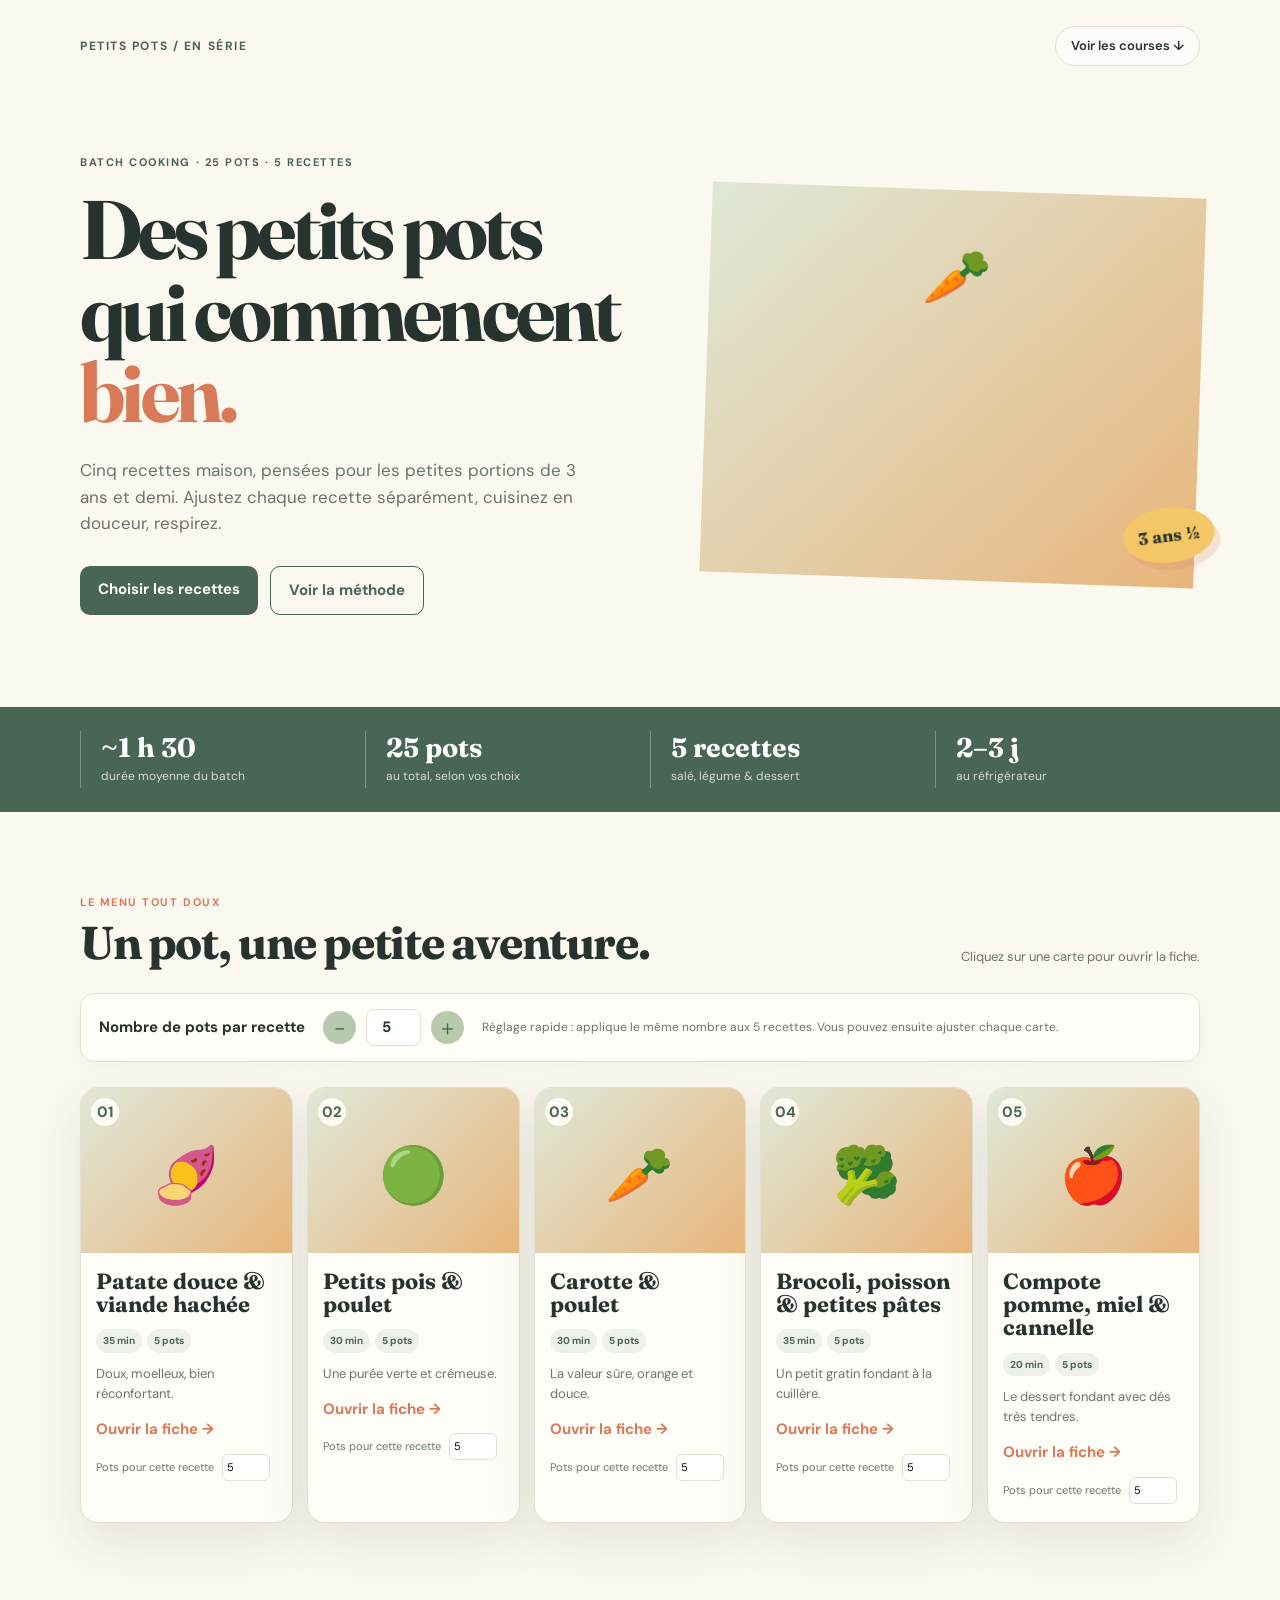
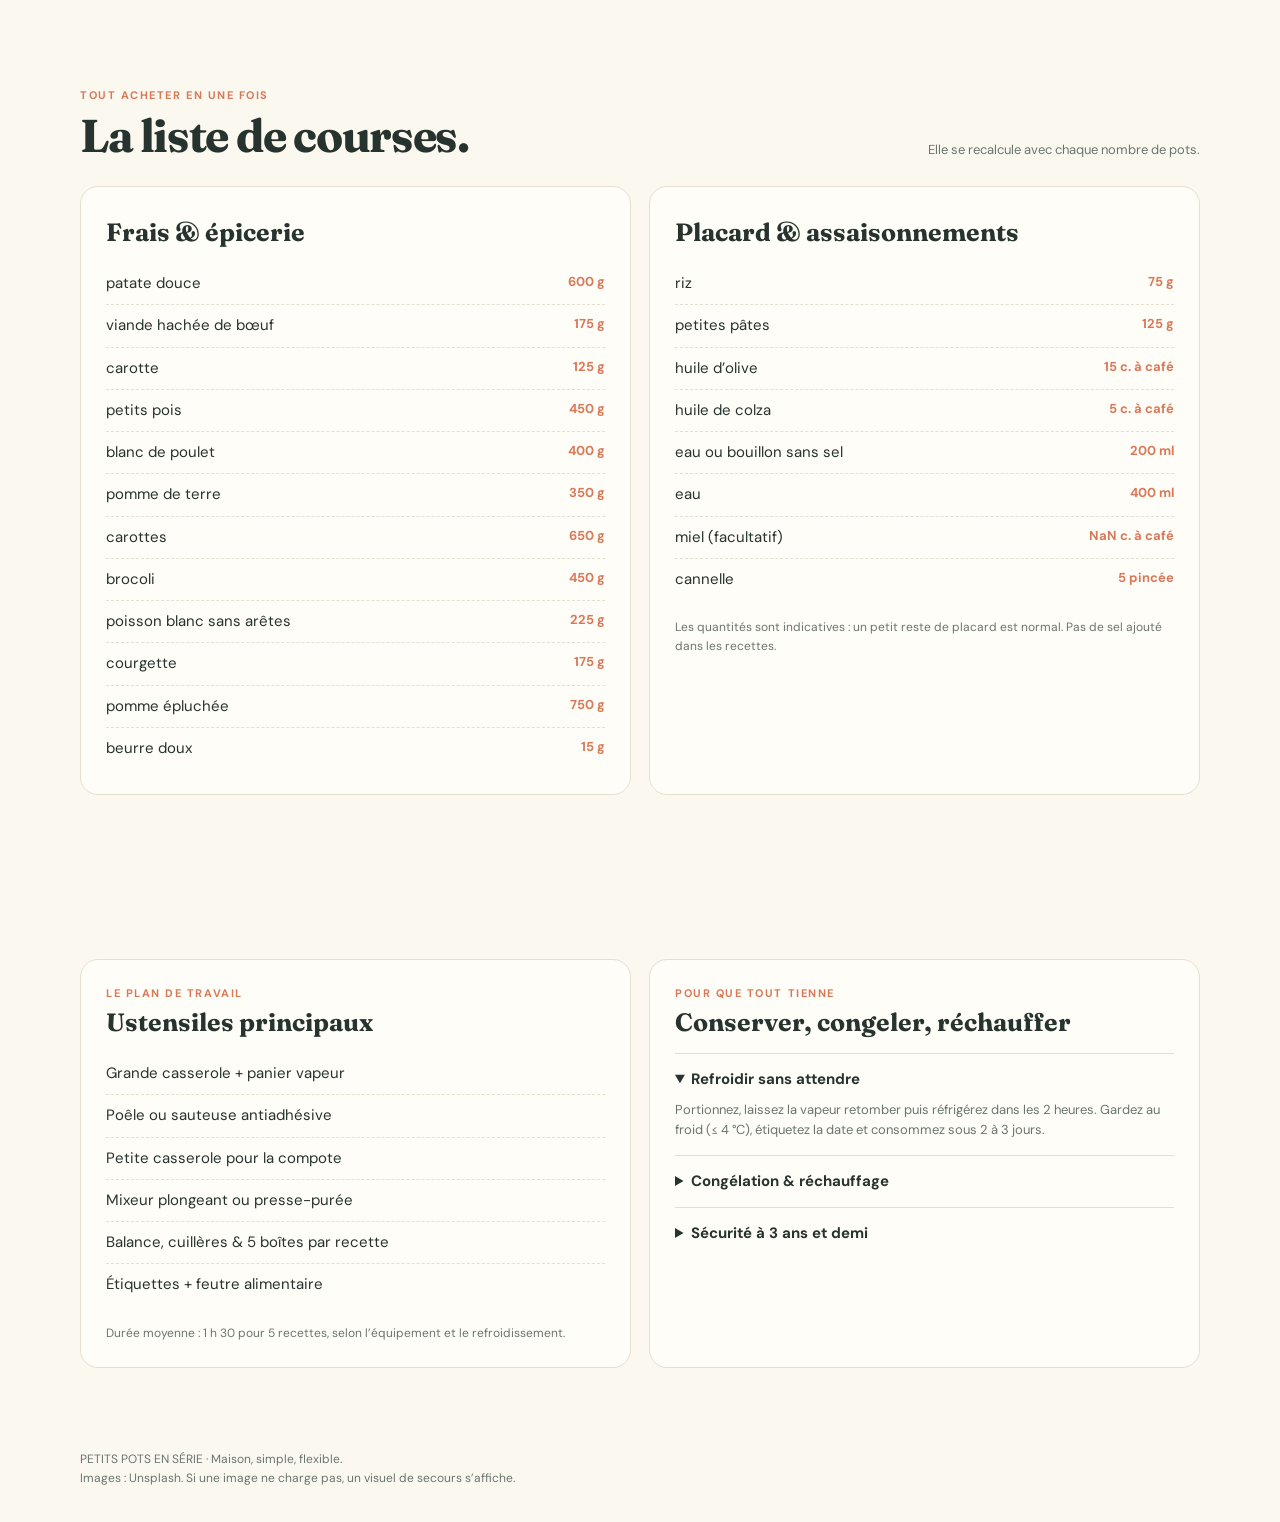
==== index3.html @ 9c48c349 "Add files via upload" ====
<!doctype html>
<html lang="fr">
<head>
<meta charset="utf-8">
<meta name="viewport" content="width=device-width, initial-scale=1">
<meta name="description" content="Batch cooking tout doux pour pots enfant de 3 ans et demi : recettes, quantités, courses et conservation ajustables.">
<title>Petits pots en série — batch cooking 3 ans ½</title>
<style>
@import url('https://fonts.googleapis.com/css2?family=DM+Sans:wght@400;500;600;700&family=Fraunces:opsz,wght@9..144,600;9..144,700&display=swap');
:root{--ink:#26332e;--muted:#68766e;--cream:#fbf8f0;--paper:#fffdf8;--line:#e6dfd1;--sage:#b8c9ae;--green:#496555;--terracotta:#d87958;--yellow:#f3c766;--shadow:0 18px 50px rgba(54,68,54,.11)}
*{box-sizing:border-box}html{scroll-behavior:smooth}body{margin:0;background:var(--cream);color:var(--ink);font:15px/1.55 'DM Sans',sans-serif}body:before{content:"";position:fixed;inset:0;opacity:.23;pointer-events:none;background-image:radial-gradient(#77836c 0.6px,transparent .6px);background-size:18px 18px}a{color:inherit}button,input{font:inherit}.wrap{width:min(1120px,calc(100% - 40px));margin:auto}.topbar{display:flex;justify-content:space-between;align-items:center;padding:26px 0}.brand{font-weight:700;letter-spacing:.13em;font-size:12px;color:var(--green)}.pill{border:1px solid var(--line);border-radius:99px;padding:9px 15px;text-decoration:none;background:rgba(255,255,255,.6);font-size:13px;font-weight:600}.hero{display:grid;grid-template-columns:1.05fr .95fr;gap:80px;align-items:center;padding:62px 0 92px}.kicker,.eyebrow{color:var(--terracotta);font-size:11px;font-weight:700;letter-spacing:.14em;text-transform:uppercase}.kicker{color:var(--green);margin-bottom:18px}.hero h1{font:700 clamp(46px,7vw,83px)/.98 Fraunces,serif;letter-spacing:-.045em;margin:0 0 24px;max-width:680px}.hero h1 em{color:var(--terracotta);font-style:normal}.lede{color:var(--muted);font-size:17px;max-width:510px;margin-bottom:30px}.hero-actions{display:flex;gap:12px;flex-wrap:wrap}.cta{display:inline-block;background:var(--green);color:white;border-radius:10px;padding:12px 18px;text-decoration:none;font-weight:700}.cta.alt{background:transparent;color:var(--green);border:1px solid var(--green)}.hero-art{height:390px;position:relative;transform:rotate(2deg)}.hero-art img,.card-image img,.modal-top img{width:100%;height:100%;object-fit:cover;display:block;border-radius:25px}.hero-art:after{content:"3 ans ½";position:absolute;right:-20px;bottom:25px;background:var(--yellow);padding:17px 15px;border-radius:50%;font:700 17px Fraunces,serif;transform:rotate(-9deg);box-shadow:5px 8px 0 rgba(216,121,88,.18)}.info-band{background:var(--green);color:#fff;padding:24px 0}.stats{display:grid;grid-template-columns:repeat(4,1fr);gap:20px}.stat{border-left:1px solid rgba(255,255,255,.28);padding-left:20px}.stat strong{display:block;font:700 27px Fraunces,serif}.stat span{font-size:12px;opacity:.76}.section{padding:82px 0}.section-head{display:flex;align-items:end;justify-content:space-between;gap:20px;margin-bottom:26px}.section h2{font:700 clamp(31px,4vw,46px)/1.05 Fraunces,serif;margin:8px 0 0;letter-spacing:-.03em}.hint{color:var(--muted);font-size:13px}.people-control{background:var(--paper);border:1px solid var(--line);padding:15px 18px;border-radius:14px;display:flex;align-items:center;gap:10px;margin-bottom:25px;box-shadow:0 5px 15px rgba(40,60,40,.04)}.people-control label{font-weight:700;margin-right:8px}.people-control button{width:33px;height:33px;border:0;border-radius:50%;background:var(--sage);color:var(--green);font-size:21px;cursor:pointer}.people-control input{width:55px;text-align:center;border:1px solid var(--line);border-radius:8px;padding:6px;background:white;font-weight:700;color:var(--ink)}.people-control span{font-size:12px;color:var(--muted);margin-left:8px}.recipe-grid{display:grid;grid-template-columns:repeat(5,1fr);gap:14px}.recipe-card{background:var(--paper);border:1px solid var(--line);border-radius:18px;overflow:hidden;box-shadow:var(--shadow);transition:transform .25s,box-shadow .25s;cursor:pointer}.recipe-card:hover,.recipe-card:focus-within{transform:translateY(-6px);box-shadow:0 25px 55px rgba(54,68,54,.16)}.card-image{height:165px;position:relative;background:var(--sage)}.card-image img{border-radius:0}.card-no{position:absolute;top:10px;left:10px;background:rgba(255,253,248,.9);border-radius:50%;width:28px;height:28px;text-align:center;padding-top:3px;font-weight:700;color:var(--green)}.card-body{padding:17px 15px 18px}.card-body h3{font:700 22px/1.05 Fraunces,serif;margin:0 0 13px}.tags{display:flex;gap:5px;flex-wrap:wrap;margin-bottom:11px}.tag{font-size:10px;padding:4px 7px;border-radius:99px;background:#edf1e9;color:var(--green);font-weight:700}.card-body p{font-size:13px;color:var(--muted);margin:0}.card-link{border:0;background:transparent;color:var(--terracotta);font-weight:700;padding:14px 0 0;cursor:pointer}.two-col{display:grid;grid-template-columns:1fr 1fr;gap:18px}.panel{background:var(--paper);border:1px solid var(--line);border-radius:18px;padding:25px}.panel h3{font:700 25px Fraunces,serif;margin:5px 0 16px}.checklist{list-style:none;padding:0;margin:0}.checklist li{padding:9px 0;border-bottom:1px dashed var(--line);display:flex;justify-content:space-between;gap:15px}.checklist li:last-child{border-bottom:0}.checklist b{color:var(--terracotta);font-size:13px;white-space:nowrap}.note,.safety{font-size:12px;color:var(--muted);margin:18px 0 0}.safety{background:#fff3d7;border-left:4px solid var(--yellow);padding:13px 15px;color:#65512d;border-radius:0 9px 9px 0}.accordion details{border-top:1px solid var(--line);padding:14px 0}.accordion summary{font-weight:700;cursor:pointer}.accordion p{font-size:13px;color:var(--muted);margin:9px 0 0}.footer{padding:0 0 35px;color:var(--muted);font-size:12px}.modal{display:none;position:fixed;inset:0;background:rgba(34,47,39,.62);z-index:5;padding:24px;overflow:auto}.modal.open{display:grid;place-items:center}.modal-card{width:min(900px,100%);max-height:calc(100vh - 48px);overflow:auto;background:var(--paper);border-radius:22px;position:relative;box-shadow:0 25px 90px rgba(0,0,0,.25)}.close{position:absolute;right:15px;top:13px;z-index:2;background:rgba(255,253,248,.92);border:0;border-radius:50%;width:37px;height:37px;font-size:25px;color:var(--green);cursor:pointer}.modal-top{height:235px}.modal-top img{border-radius:22px 22px 0 0}.modal-content{padding:30px}.modal-content h2{font:700 42px/1 Fraunces,serif;margin:8px 0 24px}.recipe-columns{display:grid;grid-template-columns:.8fr 1.2fr;gap:35px}.modal-content h4{margin:0 0 10px;font-size:12px;letter-spacing:.08em;text-transform:uppercase;color:var(--green)}.modal-content ul,.modal-content ol{margin:0;padding-left:19px}.modal-content li{margin:7px 0}.recipe-extra{display:grid;grid-template-columns:1fr 1fr;gap:20px;border-top:1px solid var(--line);margin-top:25px;padding-top:20px}.recipe-extra p{color:var(--muted);font-size:13px;margin:0}.nutrition{margin-top:22px;padding:13px 16px;background:#edf1e9;border-radius:10px;color:var(--green);font-size:13px;font-weight:600}.is-fallback{display:grid!important;place-items:center;background:linear-gradient(135deg,#dfe8d8,#e8b57b)}.is-fallback img{display:none}.image-fallback{display:none}.is-fallback .image-fallback{display:block;font-size:55px;position:absolute;inset:0;text-align:center;padding-top:45px}
@media(max-width:900px){.recipe-grid{grid-template-columns:repeat(3,1fr)}.hero{gap:35px}.hero-art{height:320px}}
@media(max-width:620px){.wrap{width:min(100% - 28px,520px)}.topbar{padding:18px 0}.pill{font-size:11px}.hero{display:flex;flex-direction:column;padding:40px 0 60px;align-items:stretch}.hero h1{font-size:55px}.hero-art{height:270px;width:92%;margin:0 auto}.stats{grid-template-columns:repeat(2,1fr);gap:18px}.stat:nth-child(odd){border-left:0;padding-left:0}.section{padding:55px 0}.section-head{display:block}.hint{margin-top:12px}.people-control{flex-wrap:wrap}.people-control span{width:100%;margin-left:0}.recipe-grid{grid-template-columns:1fr 1fr;gap:10px}.card-image{height:130px}.card-body h3{font-size:19px}.card-body{padding:13px}.two-col,.recipe-columns,.recipe-extra{grid-template-columns:1fr}.modal{padding:10px}.modal-card{max-height:calc(100vh - 20px)}.modal-top{height:170px}.modal-content{padding:23px 18px}.modal-content h2{font-size:34px}}
</style>
</head>
<body>
<header class="wrap topbar"><div class="brand">PETITS POTS / EN SÉRIE</div><a class="pill" href="#courses">Voir les courses ↓</a></header>
<main>
<section class="wrap hero" aria-labelledby="intro-title"><div><div class="kicker">Batch cooking · <span id="heroPotLabel">5 pots</span> · <span id="recipeCount">5 recettes</span></div><h1>Des petits pots qui commencent <em>bien.</em></h1><p class="lede">Cinq recettes maison, pensées pour les petites portions de 3 ans et demi. Ajustez chaque recette séparément, cuisinez en douceur, respirez.</p><div class="hero-actions"><a class="cta" href="#recettes">Choisir les recettes</a><a class="cta alt" href="#method">Voir la méthode</a></div></div><div class="hero-art"><img src="https://images.unsplash.com/photo-1490645935967-10de6ba17061?auto=format&fit=crop&w=1000&q=85" alt="Légumes frais et préparations colorées sur une table" onerror="this.parentNode.classList.add('is-fallback')"><div class="image-fallback" aria-hidden="true">🥕</div></div></section>
<section class="info-band"><div class="wrap stats"><div class="stat"><strong>~1 h 30</strong><span>durée moyenne du batch</span></div><div class="stat"><strong id="statPots">25 pots</strong><span>au total, selon vos choix</span></div><div class="stat"><strong>5 recettes</strong><span>salé, légume & dessert</span></div><div class="stat"><strong>2–3 j</strong><span>au réfrigérateur</span></div></div></section>
<section class="wrap section" id="recettes"><div class="section-head"><div><div class="eyebrow">Le menu tout doux</div><h2>Un pot, une petite aventure.</h2></div><div class="hint">Cliquez sur une carte pour ouvrir la fiche.</div></div><div class="people-control" aria-label="Nombre de pots par recette"><label for="potCount">Nombre de pots par recette</label><button type="button" id="potMinus" aria-label="Diminuer le nombre de pots">−</button><input id="potCount" type="number" min="1" max="20" step="1" value="5" inputmode="numeric" aria-describedby="potHelp"><button type="button" id="potPlus" aria-label="Augmenter le nombre de pots">＋</button><span id="potHelp">Réglage rapide : applique le même nombre aux 5 recettes. Vous pouvez ensuite ajuster chaque carte.</span></div><div class="recipe-grid" id="recipeGrid"></div></section>
<section class="wrap section" id="courses"><div class="section-head"><div><div class="eyebrow">Tout acheter en une fois</div><h2>La liste de courses.</h2></div><div class="hint">Elle se recalcule avec chaque nombre de pots.</div></div><div class="two-col"><div class="panel"><h3>Frais & épicerie</h3><ul class="checklist" id="freshGroceries"></ul></div><div class="panel"><h3>Placard & assaisonnements</h3><ul class="checklist" id="pantryGroceries"></ul><p class="note">Les quantités sont indicatives : un petit reste de placard est normal. Pas de sel ajouté dans les recettes.</p></div></div></section>
<section class="wrap section" id="method"><div class="two-col"><div class="panel"><div class="eyebrow">Le plan de travail</div><h3>Ustensiles principaux</h3><ul class="checklist"><li>Grande casserole + panier vapeur</li><li>Poêle ou sauteuse antiadhésive</li><li>Petite casserole pour la compote</li><li>Mixeur plongeant ou presse-purée</li><li>Balance, cuillères & 5 boîtes par recette</li><li>Étiquettes + feutre alimentaire</li></ul><p class="note">Durée moyenne : 1 h 30 pour 5 recettes, selon l’équipement et le refroidissement.</p></div><div class="panel"><div class="eyebrow">Pour que tout tienne</div><h3>Conserver, congeler, réchauffer</h3><div class="accordion"><details open><summary>Refroidir sans attendre</summary><p>Portionnez, laissez la vapeur retomber puis réfrigérez dans les 2 heures. Gardez au froid (≤ 4 °C), étiquetez la date et consommez sous 2 à 3 jours.</p></details><details><summary>Congélation & réchauffage</summary><p>Congelez les portions salées et la compote jusqu’à 2 mois. Décongelez une nuit au réfrigérateur, puis réchauffez à cœur à la casserole ou au micro-ondes en mélangeant. Testez la température avant de servir.</p></details><details><summary>Sécurité à 3 ans et demi</summary><p>Texture très fondante, morceaux petits et adaptés. Retirez les arêtes du poisson, cuisez bien la viande et le poulet, et évitez les aliments à risque d’étouffement. Le miel est déconseillé avant 1 an ; ici il reste facultatif, en petite quantité.</p></details></div></div></div></section>
</main><footer class="wrap footer">PETITS POTS EN SÉRIE · Maison, simple, flexible.<br><span>Images : Unsplash. Si une image ne charge pas, un visuel de secours s’affiche.</span></footer>
<div class="modal" id="recipeModal" role="dialog" aria-modal="true" aria-labelledby="modalTitle" aria-hidden="true"><div class="modal-card"><button class="close" id="closeModal" aria-label="Fermer la fiche recette">×</button><div class="modal-top"><img id="modalImage" alt=""><div class="image-fallback" aria-hidden="true">🥣</div></div><div class="modal-content"><div class="eyebrow" id="modalMeta"></div><h2 id="modalTitle"></h2><div class="recipe-columns"><div><h4>Ingrédients · <span id="modalPotLabel">5 pots</span></h4><ul id="modalIngredients"></ul></div><div><h4>Préparation</h4><ol id="modalSteps"></ol></div></div><div class="recipe-extra"><div><h4>Conseils & organisation</h4><p id="modalTips"></p></div><div><h4>Conservation & réchauffage</h4><p id="modalStorage"></p></div></div><div class="nutrition" id="modalNutrition"></div></div></div></div>
<script>
'use strict';
const recipes=[
{id:'sweet',title:'Patate douce & viande hachée',short:'Doux, moelleux, bien réconfortant.',time:'35 min',tone:'orange',image:'https://images.unsplash.com/photo-1597528662465-55ece5734101?auto=format&fit=crop&w=900&q=85',ingredients:[['patate douce','120','g'],['viande hachée de bœuf','35','g'],['carotte','25','g'],['huile d’olive','1','c. à café'],['eau ou bouillon sans sel','40','ml']],steps:['Éplucher et couper la patate douce et la carotte en petits dés.','Cuire les légumes à la vapeur ou dans l’eau jusqu’à ce qu’ils soient très fondants.','Cuire la viande à cœur dans une poêle avec l’huile, sans la faire griller.','Mixer ou écraser avec un peu d’eau pour une texture adaptée.'],tips:'La patate douce apporte une texture naturellement veloutée. Ajustez avec de l’eau de cuisson.',storage:'2 jours au réfrigérateur. Se congèle très bien en portions ; réchauffer doucement et mélanger.',nutrition:'≈ 185 kcal / pot · protéines 9 g · glucides 22 g · lipides 7 g'},
{id:'peas',title:'Petits pois & poulet',short:'Une purée verte et crémeuse.',time:'30 min',image:'https://images.unsplash.com/photo-1589927986089-35812388d1f4?auto=format&fit=crop&w=900&q=85',ingredients:[['petits pois','90','g'],['blanc de poulet','40','g'],['pomme de terre','70','g'],['huile de colza','1','c. à café'],['eau de cuisson','35','ml']],steps:['Cuire la pomme de terre en dés jusqu’à ce qu’elle s’écrase facilement.','Pocher le poulet puis vérifier qu’il est bien cuit à cœur.','Ajouter les petits pois 5 minutes en fin de cuisson.','Mixer avec l’huile et l’eau de cuisson jusqu’à obtenir une purée souple.'],tips:'Pour une purée plus lisse, passez-la au tamis. Servez tiède, jamais brûlante.',storage:'2 jours au réfrigérateur. Congélation possible ; décongeler au froid puis réchauffer à cœur.',nutrition:'≈ 170 kcal / pot · protéines 13 g · glucides 19 g · lipides 5 g'},
{id:'carrot',title:'Carotte & poulet',short:'La valeur sûre, orange et douce.',time:'30 min',image:'https://images.unsplash.com/photo-1445282768818-728615cc910a?auto=format&fit=crop&w=900&q=85',ingredients:[['carottes','130','g'],['blanc de poulet','40','g'],['riz','15','g'],['huile d’olive','1','c. à café'],['eau','60','ml']],steps:['Éplucher les carottes, les couper finement et les cuire jusqu’à ce qu’elles soient fondantes.','Cuire le poulet à cœur, puis l’effilocher.','Cuire le riz dans l’eau jusqu’à ce qu’il soit très fondant.','Réunir, mixer avec l’huile et détendre avec un peu d’eau si besoin.'],tips:'Le riz lie la préparation et donne une texture facile à manger à la cuillère.',storage:'2 jours au réfrigérateur. Se congèle jusqu’à 2 mois ; la texture peut devenir un peu plus souple.',nutrition:'≈ 155 kcal / pot · protéines 12 g · glucides 20 g · lipides 4 g'},
{id:'broccoli',title:'Brocoli, poisson & petites pâtes',short:'Un petit gratin fondant à la cuillère.',time:'35 min',image:'https://images.unsplash.com/photo-1534939561126-855b8675edd7?auto=format&fit=crop&w=900&q=85',ingredients:[['brocoli','90','g'],['poisson blanc sans arêtes','45','g'],['petites pâtes','25','g'],['courgette','35','g'],['huile d’olive','1','c. à café']],steps:['Cuire les petites pâtes très fondantes, puis les égoutter.','Cuire le brocoli et la courgette à la vapeur.','Pocher le poisson et contrôler soigneusement l’absence d’arêtes.','Mélanger ou mixer grossièrement avec l’huile, selon la texture souhaitée.'],tips:'Choisissez un poisson blanc doux (colin, cabillaud). Écrasez bien les pâtes pour éviter les gros morceaux.',storage:'À consommer idéalement sous 24 h au réfrigérateur. Congélation possible sans les pâtes pour une texture plus agréable.',nutrition:'≈ 165 kcal / pot · protéines 12 g · glucides 22 g · lipides 4 g'},
{id:'apple',title:'Compote pomme, miel & cannelle',short:'Le dessert fondant avec dés très tendres.',time:'20 min',image:'https://images.unsplash.com/photo-1568702846914-96b305d2aaeb?auto=format&fit=crop&w=900&q=85',ingredients:[['pomme épluchée','150','g'],['eau','20','ml'],['miel (facultatif)','1/2','c. à café'],['cannelle','1','pincée'],['beurre doux','3','g']],steps:['Éplucher la pomme et réserver quelques dés minuscules et réguliers.','Cuire tous les dés avec l’eau et la cannelle jusqu’à ce qu’ils soient fondants.','Écraser la majorité en compote, garder les dés très tendres.','Ajouter le beurre et le miel hors du feu, une fois la préparation tiédie.'],tips:'Le miel est facultatif et réservé aux enfants de plus d’un an. Les dés doivent s’écraser entre deux doigts.',storage:'2 jours au réfrigérateur. La compote se congèle jusqu’à 2 mois ; ajouter le miel après décongélation si souhaité.',nutrition:'≈ 125 kcal / pot · protéines 1 g · glucides 27 g · lipides 3 g'}];
const state=Object.fromEntries(recipes.map(r=>[r.id,5])); const $=s=>document.querySelector(s); const fmt=n=>Number.isInteger(n)?n:String(Math.round(n*10)/10).replace('.',',');
function unitTotal(q,n,u){let v=q*n; return `${fmt(v)} ${u}`}
function renderCards(){ $('#recipeGrid').innerHTML=recipes.map((r,i)=>`<article class="recipe-card" tabindex="0" data-id="${r.id}" aria-label="Ouvrir la recette ${r.title}"><div class="card-image"><img src="${r.image}" alt="Préparation : ${r.title}" loading="lazy" onerror="this.parentNode.classList.add('is-fallback')"><div class="image-fallback" aria-hidden="true">${['🍠','🟢','🥕','🥦','🍎'][i]}</div><span class="card-no">0${i+1}</span></div><div class="card-body"><h3>${r.title}</h3><div class="tags"><span class="tag">${r.time}</span><span class="tag">${state[r.id]} pots</span></div><p>${r.short}</p><button class="card-link" type="button">Ouvrir la fiche →</button><label style="display:block;margin-top:12px;font-size:11px;color:var(--muted)">Pots pour cette recette <input class="per-recipe" data-id="${r.id}" type="number" min="1" max="20" value="${state[r.id]}" aria-label="Nombre de pots pour ${r.title}" style="width:48px;margin-left:5px;padding:4px;border:1px solid var(--line);border-radius:6px"></label></div></article>`).join(''); updateSummary();}
function renderGroceries(){const totals={}; recipes.forEach(r=>r.ingredients.forEach(([name,q,u])=>{const key=name+'|'+u;totals[key]=(totals[key]||0)+Number(q)*state[r.id]})); const fresh=['patate douce','viande hachée de bœuf','carotte','petits pois','blanc de poulet','pomme de terre','carottes','brocoli','poisson blanc sans arêtes','courgette','pomme épluchée','beurre doux']; const pantry=['riz','petites pâtes','huile d’olive','huile de colza','eau ou bouillon sans sel','eau','miel (facultatif)','cannelle']; const list=(names)=>names.map(n=>{let found=Object.entries(totals).find(([k])=>k.startsWith(n+'|'));if(!found)return '';let [key,val]=found;let u=key.split('|')[1];return `<li>${n}<b>${fmt(val)} ${u}</b></li>`}).filter(Boolean).join('');$('#freshGroceries').innerHTML=list(fresh);$('#pantryGroceries').innerHTML=list(pantry);}
function updateSummary(){let total=Object.values(state).reduce((a,b)=>a+b,0);$('#statPots').textContent=`${total} pots`;$('#heroPotLabel').textContent=`${total} pots`;renderGroceries();}
function openRecipe(id){const r=recipes.find(x=>x.id===id);$('#modalImage').src=r.image;$('#modalImage').alt=`Préparation : ${r.title}`;$('#modalMeta').textContent=`${r.time} · ${state[id]} pots · texture adaptée`;$('#modalTitle').textContent=r.title;$('#modalPotLabel').textContent=`${state[id]} pots`;$('#modalIngredients').innerHTML=r.ingredients.map(([n,q,u])=>`<li>${n} — <strong>${unitTotal(q,state[id],u)}</strong></li>`).join('');$('#modalSteps').innerHTML=r.steps.map(s=>`<li>${s}</li>`).join('');$('#modalTips').textContent=r.tips;$('#modalStorage').textContent=r.storage;$('#modalNutrition').textContent=r.nutrition;const m=$('#recipeModal');m.classList.add('open');m.setAttribute('aria-hidden','false');$('#closeModal').focus();}
function closeRecipe(){const m=$('#recipeModal');m.classList.remove('open');m.setAttribute('aria-hidden','true');}
renderCards(); $('#potMinus').onclick=()=>{let v=Math.max(1,Number($('#potCount').value)-1);$('#potCount').value=v;recipes.forEach(r=>state[r.id]=v);renderCards()}; $('#potPlus').onclick=()=>{let v=Math.min(20,Number($('#potCount').value)+1);$('#potCount').value=v;recipes.forEach(r=>state[r.id]=v);renderCards()}; $('#potCount').onchange=e=>{let v=Math.max(1,Math.min(20,Number(e.target.value)||1));e.target.value=v;recipes.forEach(r=>state[r.id]=v);renderCards()};
$('#recipeGrid').addEventListener('click',e=>{const input=e.target.closest('.per-recipe');if(input){e.stopPropagation();state[input.dataset.id]=Math.max(1,Math.min(20,Number(input.value)||1));input.value=state[input.dataset.id];renderCards();return}const card=e.target.closest('.recipe-card');if(card)openRecipe(card.dataset.id)}); $('#recipeGrid').addEventListener('keydown',e=>{if(e.key==='Enter'&&!e.target.closest('input'))openRecipe(e.target.closest('.recipe-card').dataset.id)}); $('#closeModal').onclick=closeRecipe;$('#recipeModal').addEventListener('click',e=>{if(e.target.id==='recipeModal')closeRecipe()});document.addEventListener('keydown',e=>{if(e.key==='Escape')closeRecipe()});
</script>
<script type="module" src="https://static.cloudflareinsights.com/beacon.min.js/v3d52b47920f24c319d37e2661827c42b1787588026925" integrity="sha512-d9sL6GJLXn6fInD1+TVXhTcQOsmxeHfmHAvwGDIxp5TO+uo1fiWW7mHomMj4MLRlCsJDTqXzWLHJFFlPCEIj/A==" data-cf-beacon='{"version":"2024.11.0","token":"8607d2a720d14b038279025b2b5a82e5"}' crossorigin="anonymous"></script>
</body>
</html>
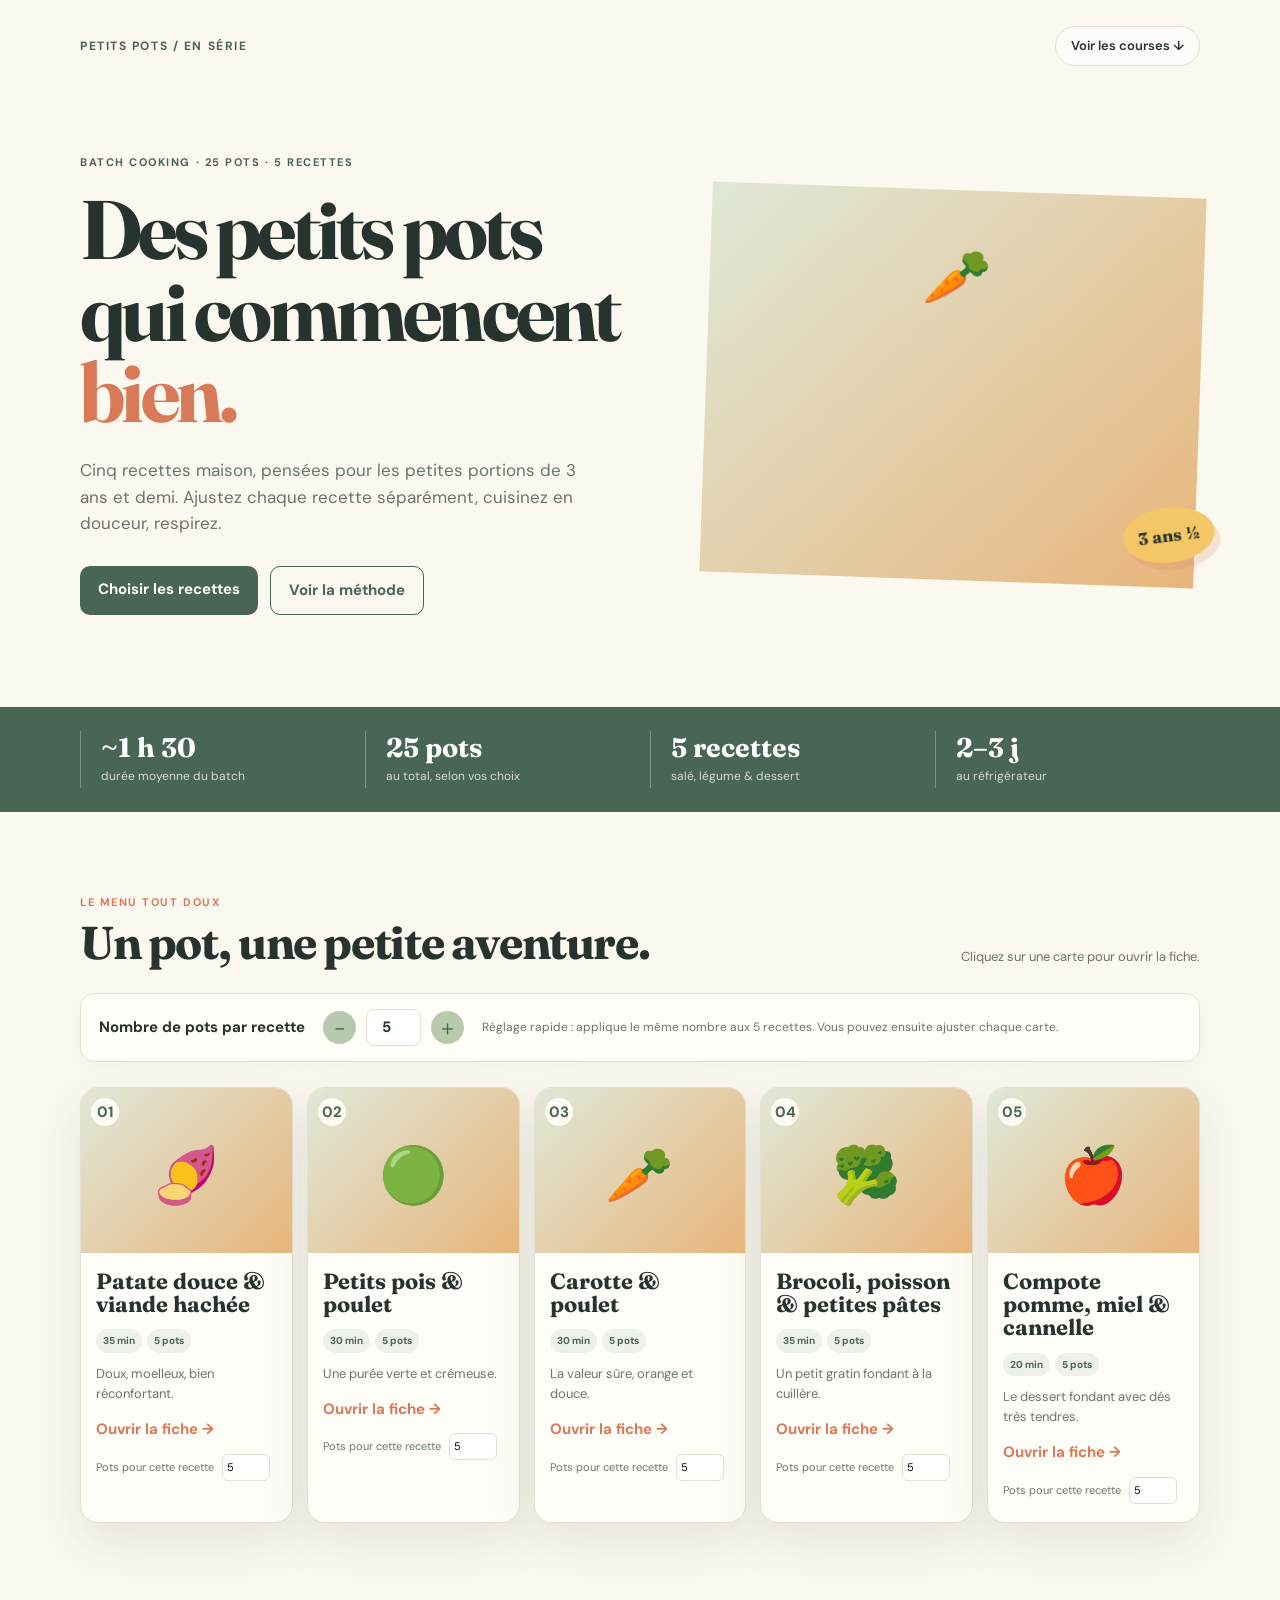
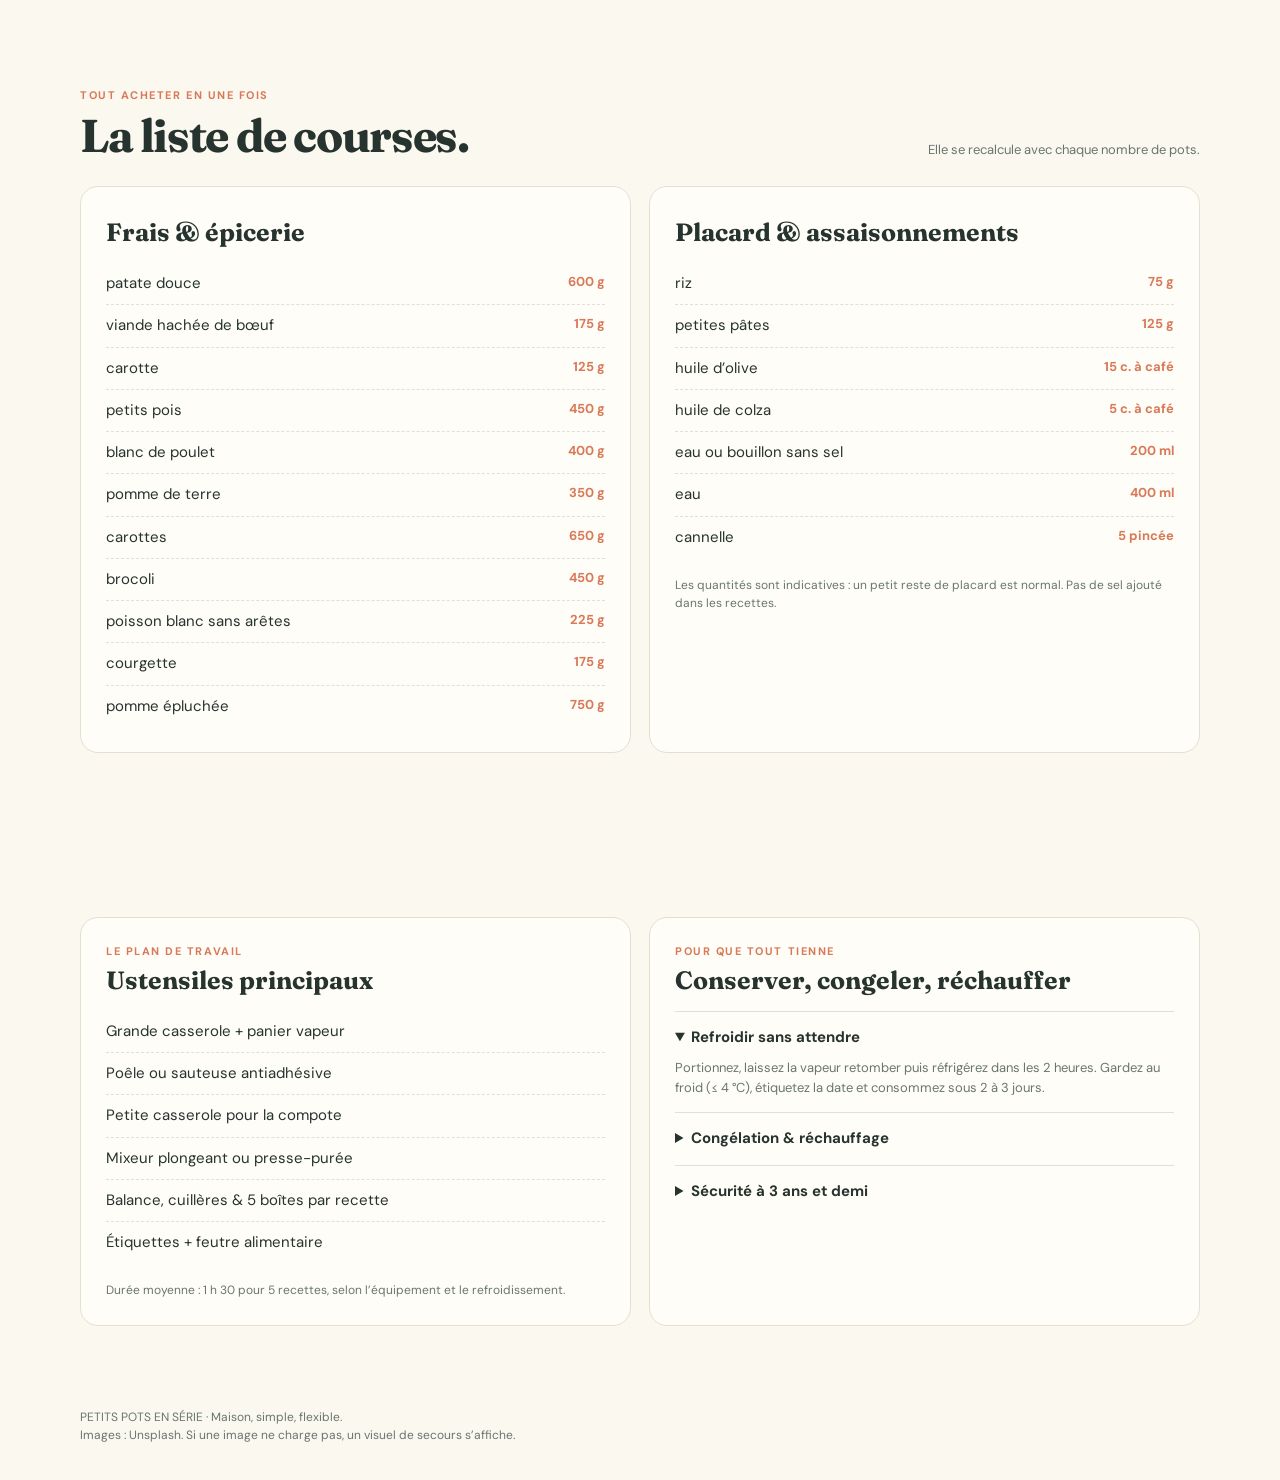
==== commit 4cf02645: "Update index3.html" ====
--- a/index3.html
+++ b/index3.html
@@ -30,7 +30,7 @@
 {id:'peas',title:'Petits pois & poulet',short:'Une purée verte et crémeuse.',time:'30 min',image:'https://images.unsplash.com/photo-1589927986089-35812388d1f4?auto=format&fit=crop&w=900&q=85',ingredients:[['petits pois','90','g'],['blanc de poulet','40','g'],['pomme de terre','70','g'],['huile de colza','1','c. à café'],['eau de cuisson','35','ml']],steps:['Cuire la pomme de terre en dés jusqu’à ce qu’elle s’écrase facilement.','Pocher le poulet puis vérifier qu’il est bien cuit à cœur.','Ajouter les petits pois 5 minutes en fin de cuisson.','Mixer avec l’huile et l’eau de cuisson jusqu’à obtenir une purée souple.'],tips:'Pour une purée plus lisse, passez-la au tamis. Servez tiède, jamais brûlante.',storage:'2 jours au réfrigérateur. Congélation possible ; décongeler au froid puis réchauffer à cœur.',nutrition:'≈ 170 kcal / pot · protéines 13 g · glucides 19 g · lipides 5 g'},
 {id:'carrot',title:'Carotte & poulet',short:'La valeur sûre, orange et douce.',time:'30 min',image:'https://images.unsplash.com/photo-1445282768818-728615cc910a?auto=format&fit=crop&w=900&q=85',ingredients:[['carottes','130','g'],['blanc de poulet','40','g'],['riz','15','g'],['huile d’olive','1','c. à café'],['eau','60','ml']],steps:['Éplucher les carottes, les couper finement et les cuire jusqu’à ce qu’elles soient fondantes.','Cuire le poulet à cœur, puis l’effilocher.','Cuire le riz dans l’eau jusqu’à ce qu’il soit très fondant.','Réunir, mixer avec l’huile et détendre avec un peu d’eau si besoin.'],tips:'Le riz lie la préparation et donne une texture facile à manger à la cuillère.',storage:'2 jours au réfrigérateur. Se congèle jusqu’à 2 mois ; la texture peut devenir un peu plus souple.',nutrition:'≈ 155 kcal / pot · protéines 12 g · glucides 20 g · lipides 4 g'},
 {id:'broccoli',title:'Brocoli, poisson & petites pâtes',short:'Un petit gratin fondant à la cuillère.',time:'35 min',image:'https://images.unsplash.com/photo-1534939561126-855b8675edd7?auto=format&fit=crop&w=900&q=85',ingredients:[['brocoli','90','g'],['poisson blanc sans arêtes','45','g'],['petites pâtes','25','g'],['courgette','35','g'],['huile d’olive','1','c. à café']],steps:['Cuire les petites pâtes très fondantes, puis les égoutter.','Cuire le brocoli et la courgette à la vapeur.','Pocher le poisson et contrôler soigneusement l’absence d’arêtes.','Mélanger ou mixer grossièrement avec l’huile, selon la texture souhaitée.'],tips:'Choisissez un poisson blanc doux (colin, cabillaud). Écrasez bien les pâtes pour éviter les gros morceaux.',storage:'À consommer idéalement sous 24 h au réfrigérateur. Congélation possible sans les pâtes pour une texture plus agréable.',nutrition:'≈ 165 kcal / pot · protéines 12 g · glucides 22 g · lipides 4 g'},
-{id:'apple',title:'Compote pomme, miel & cannelle',short:'Le dessert fondant avec dés très tendres.',time:'20 min',image:'https://images.unsplash.com/photo-1568702846914-96b305d2aaeb?auto=format&fit=crop&w=900&q=85',ingredients:[['pomme épluchée','150','g'],['eau','20','ml'],['miel (facultatif)','1/2','c. à café'],['cannelle','1','pincée'],['beurre doux','3','g']],steps:['Éplucher la pomme et réserver quelques dés minuscules et réguliers.','Cuire tous les dés avec l’eau et la cannelle jusqu’à ce qu’ils soient fondants.','Écraser la majorité en compote, garder les dés très tendres.','Ajouter le beurre et le miel hors du feu, une fois la préparation tiédie.'],tips:'Le miel est facultatif et réservé aux enfants de plus d’un an. Les dés doivent s’écraser entre deux doigts.',storage:'2 jours au réfrigérateur. La compote se congèle jusqu’à 2 mois ; ajouter le miel après décongélation si souhaité.',nutrition:'≈ 125 kcal / pot · protéines 1 g · glucides 27 g · lipides 3 g'}];
+{id:'apple',title:'Compote pomme, miel & cannelle',short:'Le dessert fondant avec dés très tendres.',time:'20 min',image:'https://images.unsplash.com/photo-1568702846914-96b305d2aaeb?auto=format&fit=crop&w=900&q=85',ingredients:[['pomme épluchée','150','g'],['eau','20','ml'],['miel','1/2','c. à café'],['cannelle','1','pincée']],steps:['Éplucher la pomme et réserver quelques dés minuscules et réguliers.','Cuire tous les dés avec l’eau jusqu’à ce qu’ils soient fondants.','Écraser la majorité en compote, garder les dés très tendres.','Ajouter la cannelle et le miel hors du feu, une fois la préparation tiédie.'],tips:'Le miel est facultatif et réservé aux enfants de plus d’un an. Les dés doivent s’écraser entre deux doigts.',storage:'2 jours au réfrigérateur. La compote se congèle jusqu’à 2 mois ; ajouter le miel après décongélation si souhaité.',nutrition:'≈ 125 kcal / pot · protéines 1 g · glucides 27 g · lipides 3 g'}];
 const state=Object.fromEntries(recipes.map(r=>[r.id,5])); const $=s=>document.querySelector(s); const fmt=n=>Number.isInteger(n)?n:String(Math.round(n*10)/10).replace('.',',');
 function unitTotal(q,n,u){let v=q*n; return `${fmt(v)} ${u}`}
 function renderCards(){ $('#recipeGrid').innerHTML=recipes.map((r,i)=>`<article class="recipe-card" tabindex="0" data-id="${r.id}" aria-label="Ouvrir la recette ${r.title}"><div class="card-image"><img src="${r.image}" alt="Préparation : ${r.title}" loading="lazy" onerror="this.parentNode.classList.add('is-fallback')"><div class="image-fallback" aria-hidden="true">${['🍠','🟢','🥕','🥦','🍎'][i]}</div><span class="card-no">0${i+1}</span></div><div class="card-body"><h3>${r.title}</h3><div class="tags"><span class="tag">${r.time}</span><span class="tag">${state[r.id]} pots</span></div><p>${r.short}</p><button class="card-link" type="button">Ouvrir la fiche →</button><label style="display:block;margin-top:12px;font-size:11px;color:var(--muted)">Pots pour cette recette <input class="per-recipe" data-id="${r.id}" type="number" min="1" max="20" value="${state[r.id]}" aria-label="Nombre de pots pour ${r.title}" style="width:48px;margin-left:5px;padding:4px;border:1px solid var(--line);border-radius:6px"></label></div></article>`).join(''); updateSummary();}
@@ -43,4 +43,4 @@
 </script>
 <script type="module" src="https://static.cloudflareinsights.com/beacon.min.js/v3d52b47920f24c319d37e2661827c42b1787588026925" integrity="sha512-d9sL6GJLXn6fInD1+TVXhTcQOsmxeHfmHAvwGDIxp5TO+uo1fiWW7mHomMj4MLRlCsJDTqXzWLHJFFlPCEIj/A==" data-cf-beacon='{"version":"2024.11.0","token":"8607d2a720d14b038279025b2b5a82e5"}' crossorigin="anonymous"></script>
 </body>
-</html>+</html>
